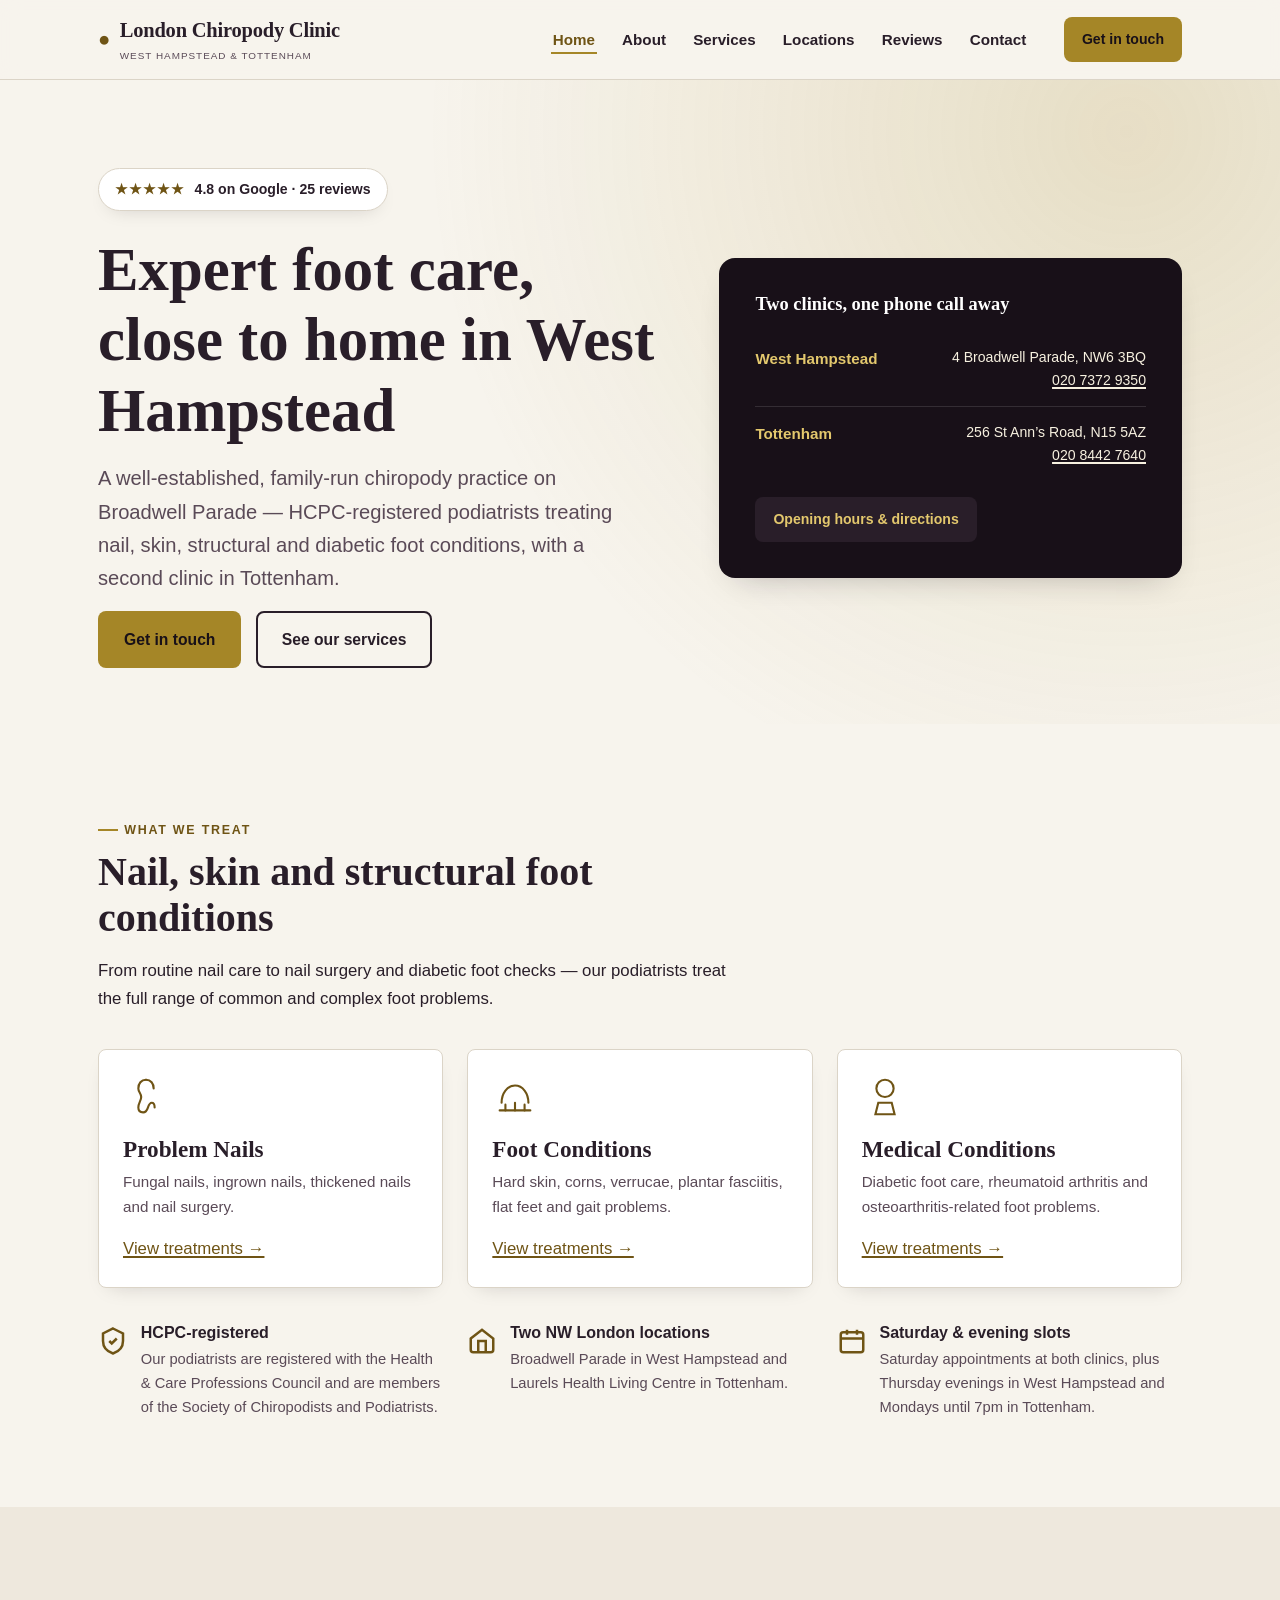
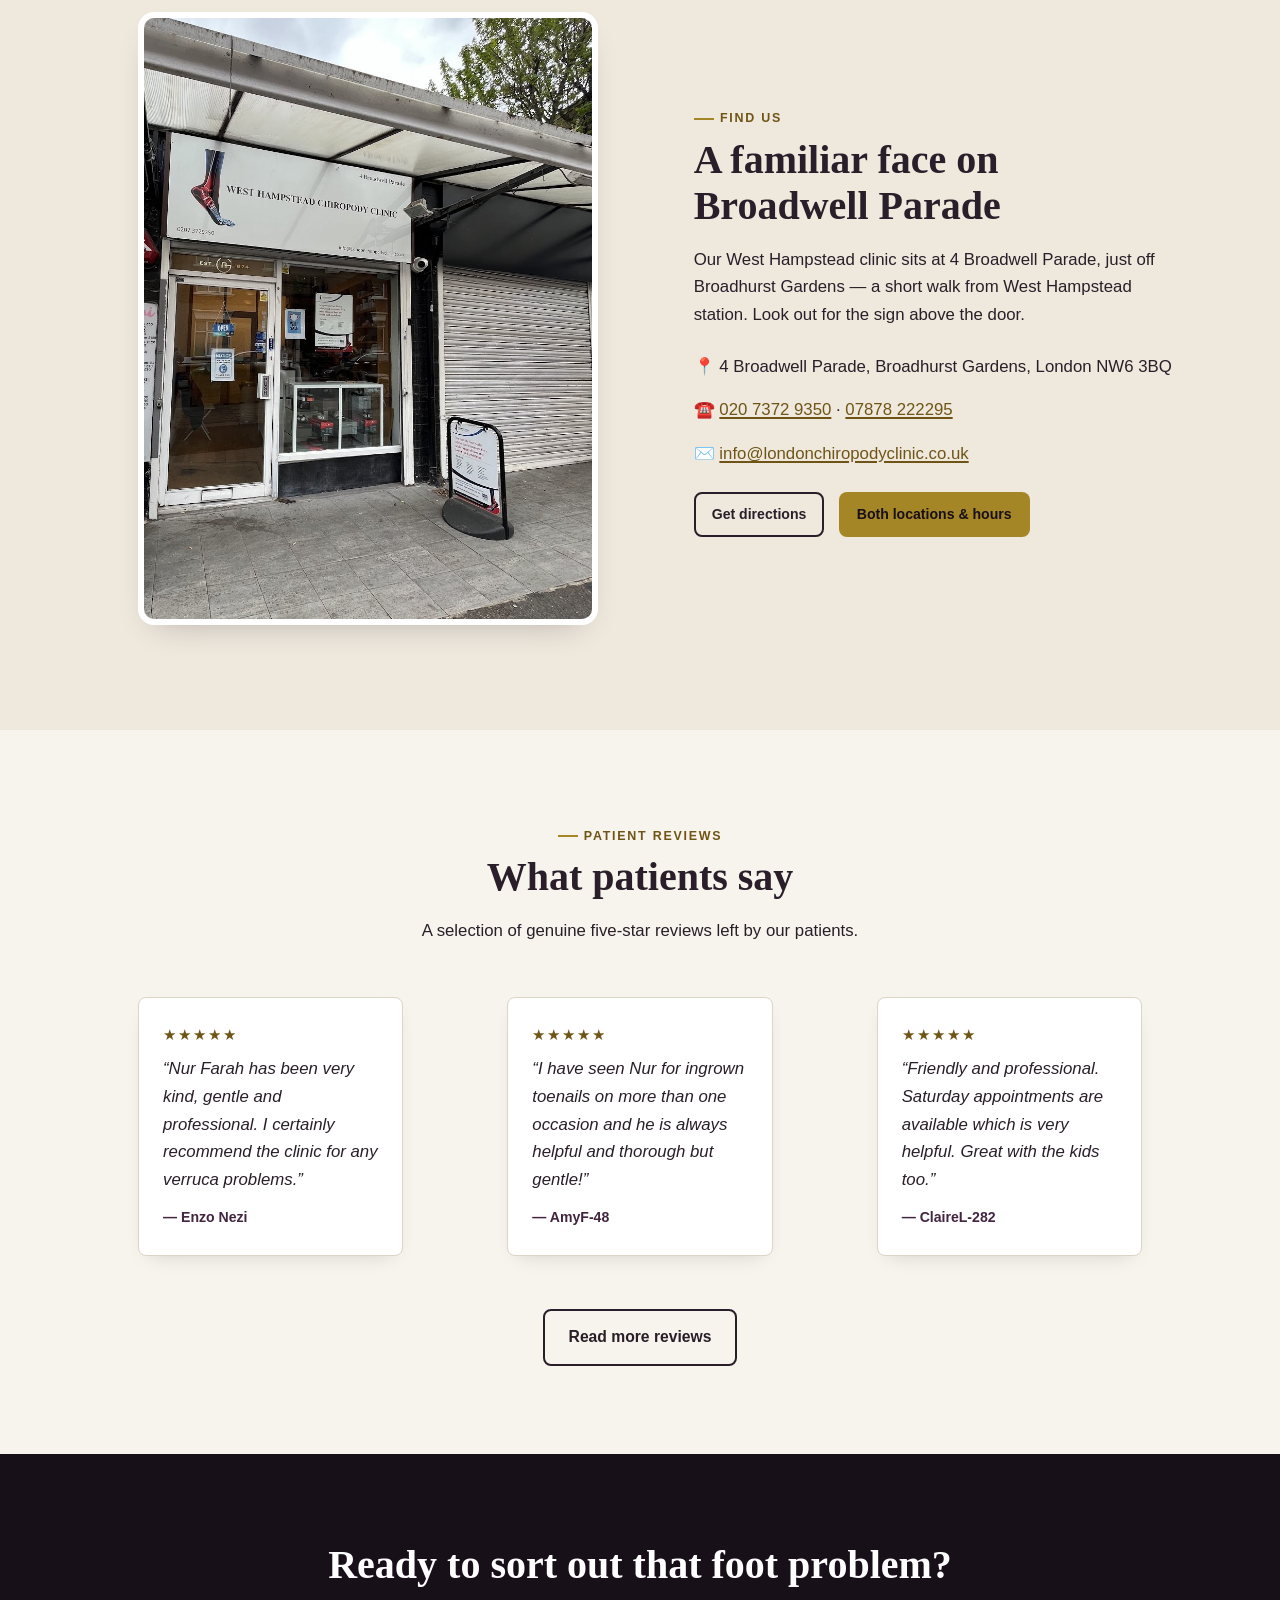
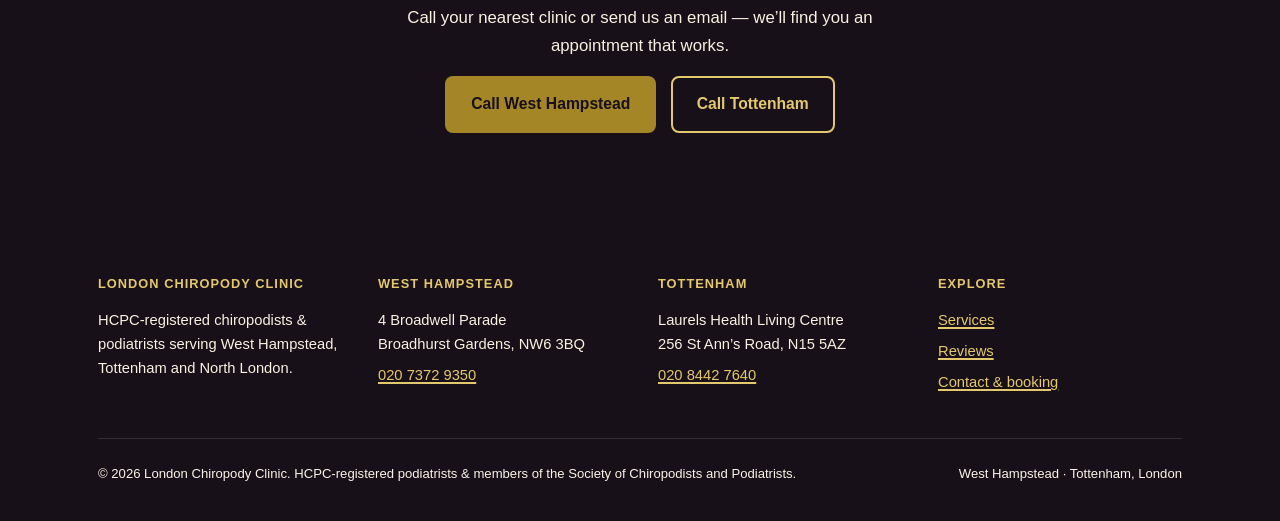
==== index.html @ a11cd90a "Initial build: London Chiropody Clinic demo site Custom static site for London Chiropody Clinic (Wes" ====
<!doctype html>
<html lang="en-GB" class="no-js">
<head>
<meta charset="UTF-8">
<meta name="viewport" content="width=device-width, initial-scale=1">
<title>London Chiropody Clinic — Foot Care in West Hampstead &amp; Tottenham</title>
<meta name="description" content="HCPC-registered chiropodists treating nail, skin and structural foot conditions at Broadwell Parade, West Hampstead, and our Tottenham clinic. Saturday and evening appointments available.">
<link rel="icon" href="assets/img/favicon.svg" type="image/svg+xml">
<link rel="stylesheet" href="assets/css/tokens.css">
<link rel="stylesheet" href="assets/css/main.css">
<style>
  .services-teaser { display: grid; gap: var(--space-3); grid-template-columns: repeat(auto-fit, minmax(260px, 1fr)); }
  .feature-row { display: grid; gap: var(--space-3); grid-template-columns: repeat(auto-fit, minmax(220px, 1fr)); margin-top: var(--space-4); }
  .feature { display: flex; gap: 0.8rem; align-items: flex-start; }
  .feature__icon { width: 30px; height: 30px; flex: none; color: var(--color-gold-deep); margin-top: 2px; }
  .feature h4 { margin: 0 0 0.25rem; font-family: var(--font-body); font-size: 1rem; color: var(--color-ink); }
  .feature p { margin: 0; font-size: 0.92rem; color: var(--color-ink-soft); }
  .visit-photo { position: relative; }
  .visit-photo figcaption {
    margin-top: 0.6rem; font-size: 0.82rem; color: var(--color-ink-soft); text-align: center;
  }
</style>
</head>
<body>
<a class="skip-link" href="#main">Skip to content</a>
<div class="scroll-progress"><div class="scroll-progress__fill"></div></div>

<header class="site-header">
  <div class="container site-header__bar">
    <a class="brand" href="index.html">
      <span class="brand__mark" aria-hidden="true">&#9679;</span>
      <span>London Chiropody Clinic<small>West Hampstead &amp; Tottenham</small></span>
    </a>
    <button class="nav__toggle" aria-expanded="false" aria-controls="primary-nav" aria-label="Toggle menu"><span></span></button>
    <nav class="nav__menu" id="primary-nav" data-open="false">
      <ul class="nav__links">
        <li><a href="index.html" aria-current="page">Home</a></li>
        <li><a href="about.html">About</a></li>
        <li><a href="services.html">Services</a></li>
        <li><a href="locations.html">Locations</a></li>
        <li><a href="reviews.html">Reviews</a></li>
        <li><a href="contact.html">Contact</a></li>
      </ul>
      <div class="nav__cta">
        <button class="btn btn--primary btn--sm" data-quick-contact-trigger type="button">Get in touch</button>
      </div>
    </nav>
  </div>
</header>

<main id="main">

  <section class="hero">
    <div class="container hero__grid">
      <div data-reveal>
        <div class="hero__badge"><span class="stars">&#9733;&#9733;&#9733;&#9733;&#9733;</span> 4.8 on Google &middot; 25 reviews</div>
        <h1>Expert foot care, close to home in West Hampstead</h1>
        <p class="hero__lead">A well-established, family-run chiropody practice on Broadwell Parade — HCPC-registered podiatrists treating nail, skin, structural and diabetic foot conditions, with a second clinic in Tottenham.</p>
        <div class="btn-row">
          <button class="btn btn--primary btn--magnetic" data-quick-contact-trigger type="button">Get in touch</button>
          <a class="btn btn--outline" href="services.html">See our services</a>
        </div>
      </div>
      <div data-reveal data-reveal-delay="120ms">
        <div class="hero__panel">
          <h3>Two clinics, one phone call away</h3>
          <dl>
            <div class="loc">
              <dt>West Hampstead</dt>
              <dd>4 Broadwell Parade, NW6 3BQ<br><a href="tel:02073729350">020 7372 9350</a></dd>
            </div>
            <div class="loc">
              <dt>Tottenham</dt>
              <dd>256 St Ann&rsquo;s Road, N15 5AZ<br><a href="tel:02084427640">020 8442 7640</a></dd>
            </div>
          </dl>
          <a class="btn btn--ink btn--sm" href="locations.html">Opening hours &amp; directions</a>
        </div>
      </div>
    </div>
  </section>

  <section class="section" aria-labelledby="services-heading">
    <div class="container">
      <div class="section-head" data-reveal>
        <p class="eyebrow">What we treat</p>
        <h2 id="services-heading">Nail, skin and structural foot conditions</h2>
        <p>From routine nail care to nail surgery and diabetic foot checks — our podiatrists treat the full range of common and complex foot problems.</p>
      </div>
      <div class="services-teaser">
        <article class="card" data-reveal>
          <svg class="card__icon" viewBox="0 0 48 48" fill="none" stroke="currentColor" stroke-width="2.2" stroke-linecap="round"><path d="M24 6c-5 0-8 4-8 9 0 4 3 5 3 9s-3 6-3 11c0 3 2 5 5 5s4-2 5-5 2-5 4-5 3 2 3 5"/><path d="M24 6c5 0 8 4 8 9"/></svg>
          <h3>Problem Nails</h3>
          <p>Fungal nails, ingrown nails, thickened nails and nail surgery.</p>
          <div class="card__footer"><a href="services.html#nails">View treatments &rarr;</a></div>
        </article>
        <article class="card" data-reveal data-reveal-delay="90ms">
          <svg class="card__icon" viewBox="0 0 48 48" fill="none" stroke="currentColor" stroke-width="2.2" stroke-linecap="round"><path d="M10 30c0-10 6-18 14-18s14 8 14 18"/><path d="M8 38h32"/><path d="M14 38v-6M24 38v-8M34 38v-6"/></svg>
          <h3>Foot Conditions</h3>
          <p>Hard skin, corns, verrucae, plantar fasciitis, flat feet and gait problems.</p>
          <div class="card__footer"><a href="services.html#foot-conditions">View treatments &rarr;</a></div>
        </article>
        <article class="card" data-reveal data-reveal-delay="180ms">
          <svg class="card__icon" viewBox="0 0 48 48" fill="none" stroke="currentColor" stroke-width="2.2" stroke-linecap="round"><path d="M24 6a9 9 0 100 18 9 9 0 000-18z"/><path d="M17 30h14l3 12H14z"/></svg>
          <h3>Medical Conditions</h3>
          <p>Diabetic foot care, rheumatoid arthritis and osteoarthritis-related foot problems.</p>
          <div class="card__footer"><a href="services.html#medical">View treatments &rarr;</a></div>
        </article>
      </div>

      <div class="feature-row">
        <div class="feature" data-reveal>
          <svg class="feature__icon" viewBox="0 0 24 24" fill="none" stroke="currentColor" stroke-width="2"><path d="M12 2l8 4v6c0 5-3.5 8.5-8 10-4.5-1.5-8-5-8-10V6z"/><path d="M9 12l2 2 4-4"/></svg>
          <div><h4>HCPC-registered</h4><p>Our podiatrists are registered with the Health &amp; Care Professions Council and are members of the Society of Chiropodists and Podiatrists.</p></div>
        </div>
        <div class="feature" data-reveal data-reveal-delay="80ms">
          <svg class="feature__icon" viewBox="0 0 24 24" fill="none" stroke="currentColor" stroke-width="2"><path d="M3 10l9-7 9 7v9a2 2 0 01-2 2H5a2 2 0 01-2-2z"/><path d="M9 21V12h6v9"/></svg>
          <div><h4>Two NW London locations</h4><p>Broadwell Parade in West Hampstead and Laurels Health Living Centre in Tottenham.</p></div>
        </div>
        <div class="feature" data-reveal data-reveal-delay="160ms">
          <svg class="feature__icon" viewBox="0 0 24 24" fill="none" stroke="currentColor" stroke-width="2"><rect x="3" y="5" width="18" height="16" rx="2"/><path d="M3 10h18M8 3v4M16 3v4"/></svg>
          <div><h4>Saturday &amp; evening slots</h4><p>Saturday appointments at both clinics, plus Thursday evenings in West Hampstead and Mondays until 7pm in Tottenham.</p></div>
        </div>
      </div>
    </div>
  </section>

  <section class="section section--dim" aria-labelledby="visit-heading">
    <div class="container grid-2">
      <figure class="visit-photo photo-frame ar-portrait" data-reveal>
        <img src="assets/img/broadwell-parade-storefront.jpg" width="870" height="1520" loading="lazy" alt="The West Hampstead Chiropody Clinic shopfront at 4 Broadwell Parade, Broadhurst Gardens">
      </figure>
      <div data-reveal data-reveal-delay="120ms">
        <p class="eyebrow">Find us</p>
        <h2 id="visit-heading">A familiar face on Broadwell Parade</h2>
        <p>Our West Hampstead clinic sits at 4 Broadwell Parade, just off Broadhurst Gardens — a short walk from West Hampstead station. Look out for the sign above the door.</p>
        <ul class="stack" style="margin: var(--space-3) 0;">
          <li>&#128205; 4 Broadwell Parade, Broadhurst Gardens, London NW6 3BQ</li>
          <li>&#9742;&#65039; <a href="tel:02073729350">020 7372 9350</a> &middot; <a href="tel:07878222295">07878 222295</a></li>
          <li>&#9993;&#65039; <a href="mailto:info@londonchiropodyclinic.co.uk">info@londonchiropodyclinic.co.uk</a></li>
        </ul>
        <div class="btn-row">
          <a class="btn btn--outline btn--sm" href="https://www.google.com/maps/search/?api=1&query=West+Hampstead+Chiropody+Clinic+4+Broadwell+Parade+London" target="_blank" rel="noopener">Get directions</a>
          <a class="btn btn--primary btn--sm" href="locations.html">Both locations &amp; hours</a>
        </div>
      </div>
    </div>
  </section>

  <section class="section" aria-labelledby="reviews-heading">
    <div class="container">
      <div class="section-head section-head--center" data-reveal>
        <p class="eyebrow">Patient reviews</p>
        <h2 id="reviews-heading">What patients say</h2>
        <p>A selection of genuine five-star reviews left by our patients.</p>
      </div>
      <div class="review-grid">
        <blockquote class="review" data-reveal>
          <div class="review__stars">&#9733;&#9733;&#9733;&#9733;&#9733;</div>
          <p>&ldquo;Nur Farah has been very kind, gentle and professional. I certainly recommend the clinic for any verruca problems.&rdquo;</p>
          <cite>&mdash; Enzo Nezi</cite>
        </blockquote>
        <blockquote class="review" data-reveal data-reveal-delay="90ms">
          <div class="review__stars">&#9733;&#9733;&#9733;&#9733;&#9733;</div>
          <p>&ldquo;I have seen Nur for ingrown toenails on more than one occasion and he is always helpful and thorough but gentle!&rdquo;</p>
          <cite>&mdash; AmyF-48</cite>
        </blockquote>
        <blockquote class="review" data-reveal data-reveal-delay="180ms">
          <div class="review__stars">&#9733;&#9733;&#9733;&#9733;&#9733;</div>
          <p>&ldquo;Friendly and professional. Saturday appointments are available which is very helpful. Great with the kids too.&rdquo;</p>
          <cite>&mdash; ClaireL-282</cite>
        </blockquote>
      </div>
      <div class="text-center" style="margin-top: var(--space-4);">
        <a class="btn btn--outline" href="reviews.html">Read more reviews</a>
      </div>
    </div>
  </section>

  <section class="section section--ink" aria-labelledby="cta-heading">
    <div class="container text-center" data-reveal>
      <h2 id="cta-heading">Ready to sort out that foot problem?</h2>
      <p style="max-width: 52ch; margin-inline: auto;">Call your nearest clinic or send us an email — we&rsquo;ll find you an appointment that works.</p>
      <div class="btn-row" style="justify-content: center;">
        <a class="btn btn--primary" href="tel:02073729350">Call West Hampstead</a>
        <a class="btn btn--outline" style="border-color: var(--color-gold-light); color: var(--color-gold-light);" href="tel:02084427640">Call Tottenham</a>
      </div>
    </div>
  </section>

</main>

<footer class="site-footer">
  <div class="container">
    <div class="footer-grid">
      <div>
        <h4>London Chiropody Clinic</h4>
        <p>HCPC-registered chiropodists &amp; podiatrists serving West Hampstead, Tottenham and North London.</p>
      </div>
      <div>
        <h4>West Hampstead</h4>
        <p>4 Broadwell Parade<br>Broadhurst Gardens, NW6 3BQ</p>
        <p><a href="tel:02073729350">020 7372 9350</a></p>
      </div>
      <div>
        <h4>Tottenham</h4>
        <p>Laurels Health Living Centre<br>256 St Ann&rsquo;s Road, N15 5AZ</p>
        <p><a href="tel:02084427640">020 8442 7640</a></p>
      </div>
      <div>
        <h4>Explore</h4>
        <p><a href="services.html">Services</a></p>
        <p><a href="reviews.html">Reviews</a></p>
        <p><a href="contact.html">Contact &amp; booking</a></p>
      </div>
    </div>
    <div class="footer-bottom">
      <span>&copy; 2026 London Chiropody Clinic. HCPC-registered podiatrists &amp; members of the Society of Chiropodists and Podiatrists.</span>
      <span>West Hampstead &middot; Tottenham, London</span>
    </div>
  </div>
</footer>

<dialog id="quick-contact">
  <div class="quick-contact__body">
    <button class="quick-contact__close" aria-label="Close">&times;</button>
    <h3>Get in touch</h3>
    <p>Call your nearest clinic, or drop us an email.</p>
    <div class="quick-contact__list">
      <a href="tel:02073729350">&#9742;&#65039; West Hampstead &mdash; 020 7372 9350</a>
      <a href="tel:02084427640">&#9742;&#65039; Tottenham &mdash; 020 8442 7640</a>
      <a href="tel:07878222295">&#128241; Mobile &mdash; 07878 222295</a>
      <a href="mailto:info@londonchiropodyclinic.co.uk">&#9993;&#65039; info@londonchiropodyclinic.co.uk</a>
    </div>
  </div>
</dialog>

<script src="assets/js/main.js"></script>
</body>
</html>
---- assets/css/tokens.css ----
/* ==========================================================================
   Design tokens — London Chiropody Clinic, West Hampstead NW6 (+ Tottenham)
   Palette: "ledger & ochre" — a mustard/ochre gold (the brass-plaque,
   long-established-practice feel echoed by the real "EST." medallion on
   the West Hampstead shopfront) paired with a near-black aubergine ink
   (precision, hygiene, quiet competence) on a warm parchment-ledger paper.

   Distinct from every other project in this consultancy's portfolio (hues
   computed from hex, not eyeballed):
   - No navy/indigo/cobalt/azure blue cluster (cobblers-and-keys ~214°,
     nw3-chiropractic ~237°, igophysio ~214°, flc-french-language-centre
     ~203°, wilhelminas-bakery secondary ~222°, mad-lillies near-black
     ~255-260°).
   - No teal/juniper/steel blue-green cluster (je-sports-therapy ~182°,
     royal-fabrics ~179°, north-london-vet-clinic ~189°, beehive-brookland
     secondary ~198°, osprey-clinic ~162°).
   - No sage/bottle-green cluster (nw3-chiropractic secondary ~132°,
     lamats-vintage ~153°, rowberry-restoration ~158°, je-sports-therapy
     secondary ~152°, casa-dei-bambini-montessori ~96°).
   - No citron/olive (igophysio secondary ~76°).
   - No amethyst/violet (dental-perfection ~276°) or magenta/rose/wine
     cluster (stitches-tailoring ~306°, royal-fabrics primary ~346°,
     mad-lillies secondary ~350°, reichs-caterers ~338°, quigley-butchers
     red ~0°).
   - This build's primary — mustard/ochre gold at hue ~45° — sits in a
     genuinely open gap: every other project's gold/brass/rust/terracotta
     note (beehive-brookland ~39°, lamats-vintage secondary ~41°, reichs-
     caterers/stitches-tailoring secondary ~39-40°, i-love-pilates ~15°,
     wilhelminas-bakery ~15-18°, osprey-clinic secondary ~17-20°, cobblers-
     and-keys secondary ~24°, north-london-vet secondary ~28°, beauty-
     aesthetics gold ~31°, dental-perfection secondary ~34-36°) sits at
     least 4-15° warmer/redder than this one, and none of them use gold as
     the SOLE dominant brand hue the way this build does — here it carries
     the whole identity against a near-neutral ink, closer in spirit to
     michael-kendrick-architects' restrained "neutral + one hue" approach
     than to any of the two-strong-hue builds.
   - The ink is a near-black with a faint plum/aubergine undertone (hue
     ~300°, but at 14-20% lightness it reads as charcoal-black, not as a
     visible purple) — distinct from mad-lillies' blue-leaning near-black
     (~255-260°) and from every other project's warm-brown or cool-blue
     near-black ink.
   - Slab-serif display face (system "Rockwell"/"Roboto Slab" stack) is
     this build's unique typographic identity — sturdy and structural,
     fitting a foot/postural-health practice — distinct from the Georgia/
     Palatino antique-shop serif cluster (beehive-brookland, cobblers-and-
     keys, dental-perfection, quigley-butchers, rowberry-restoration,
     royal-fabrics, wilhelminas-bakery, lamats-vintage) and the Avenir/
     Century-Gothic/Optima geometric-sans cluster (osprey-clinic, beauty-
     aesthetics, igophysio, mad-lillies).

   Contrast notes (computed against WCAG AA — 4.5:1 body text / 3:1 large
   text & UI — via the relative-luminance formula, not eyeballed):
   - --color-ink (#291E29) on --color-paper (#F7F4ED): 14.57:1 — safe
     everywhere.
   - --color-plum-deep (#422441) on paper: 12.25:1 — safe for headings/
     links/small text.
   - --color-gold-deep (#6F5415) on paper: 6.47:1 — safe for links, small
     text, icons on light backgrounds.
   - --color-gold (#A58627) on paper: 3.17:1 — DECORATIVE / LARGE-TEXT /
     BUTTON-FILL (with ink text on top) ONLY, not for small text or body
     copy on light backgrounds.
   - --color-gold-light (#E3C86D) on --color-ink-deep (#181018): 11.32:1 —
     safe for headings/body text on dark sections (footer, hero scrim).
   - --color-plum-light (#B389B3) on --color-ink-deep: 6.35:1 — safe for
     secondary text/links on dark sections.
   ========================================================================== */

:root {
  /* ---- Colour: gold (primary) ---- */
  --color-gold: #A58627;          /* primary — mustard/ochre. Decorative/large-text/button-fill (with ink text) only on light bg (3.17:1). */
  --color-gold-hover: color-mix(in oklch, var(--color-gold) 82%, black);
  --color-gold-deep: #6F5415;     /* text-safe darker gold — links, small text/icons on light backgrounds (6.47:1+) */
  --color-gold-light: #E3C86D;    /* text-safe gold on dark ink-deep backgrounds (11.32:1) */
  --color-gold-pale: #F5EEDB;     /* pale gold tint for chips/badges/backgrounds — not for text */

  /* ---- Colour: plum-ink (secondary / dark neutral) ---- */
  --color-plum: #644064;          /* secondary accent — muted aubergine, used sparingly (badges, hover states) */
  --color-plum-deep: #422441;     /* text-safe plum — headings, links (12.25:1 on paper) */
  --color-plum-light: #B389B3;    /* text-safe plum on dark ink-deep backgrounds (6.35:1) */
  --color-plum-pale: #EEE3EC;     /* pale plum tint for chips/backgrounds — not for text */

  /* ---- Colour: neutrals ---- */
  --color-paper: #F7F4ED;         /* page background — warm parchment-ledger */
  --color-paper-dim: #EEE8DD;     /* secondary panel background, card fills */
  --color-surface: #FFFFFF;       /* card surface */
  --color-ink: #291E29;           /* body text — near-black with faint aubergine undertone (14.57:1 on paper) */
  --color-ink-deep: #181018;      /* darkest — footer, hero scrim, max-contrast dark sections */
  --color-ink-soft: #5A4A57;      /* secondary text, captions (7.1:1 on paper) */
  --color-line: #DBD4C7;          /* hairline borders/rules — decorative only */
  --color-line-strong: #C9BEA8;
  --color-white: #FFFFFF;

  /* Computed hover-fill, derived live via color-mix rather than hand-picked */
  --hover-fill-gold: color-mix(in oklch, var(--color-gold-deep) 80%, black);
  --hover-fill-ink: color-mix(in oklch, var(--color-ink-deep) 82%, black);

  /* Semantic aliases */
  --color-bg: var(--color-paper);
  --color-text: var(--color-ink);
  --color-text-soft: var(--color-ink-soft);
  --color-primary: var(--color-gold);
  --color-accent: var(--color-plum);
  --color-accent-2: var(--color-plum-deep);

  /* ---- Typography ----
     No CDN/webfont dependency (GitHub Pages, no build step): system-font
     stacks only. A sturdy geometric slab serif for headings (structural,
     dependable — fits a foot/postural-health practice) with a clean
     humanist sans for body/UI. */
  --font-display: Rockwell, "Rockwell Nova", "Roboto Slab", "Bookman Old Style", Georgia, serif;
  --font-body: -apple-system, BlinkMacSystemFont, "Segoe UI", Roboto, "Helvetica Neue", Arial, sans-serif;
  --font-sans: -apple-system, BlinkMacSystemFont, "Segoe UI", Roboto, "Helvetica Neue", Arial, sans-serif;

  --fs-h1: clamp(2.25rem, 3.6vw + 1rem, 3.8rem);
  --fs-h2: clamp(1.75rem, 2.2vw + 1rem, 2.5rem);
  --fs-h3: clamp(1.2rem, 1vw + 1rem, 1.45rem);
  --fs-lead: clamp(1.08rem, 0.7vw + 0.9rem, 1.26rem);
  --fs-body: 1.05rem;
  --fs-small: 0.875rem;
  --fs-eyebrow: 0.78rem;

  --lh-tight: 1.16;
  --lh-body: 1.65;

  /* ---- Spacing scale ---- */
  --space-1: 0.5rem;
  --space-2: 1rem;
  --space-3: 1.5rem;
  --space-4: 2.25rem;
  --space-5: 3.5rem;
  --space-6: 5.5rem;
  --space-7: 8rem;

  /* ---- Layout ---- */
  --container-width: 1180px;
  --container-pad: clamp(1.25rem, 4vw, 3rem);
  --radius-sm: 4px;
  --radius-md: 8px;
  --radius-lg: 16px;

  /* ---- Shadows (warm ink-toned) ---- */
  --shadow-card: 0 14px 32px -18px rgba(24, 16, 24, 0.3);
  --shadow-card-hover: 0 22px 44px -16px rgba(24, 16, 24, 0.38);
  --shadow-soft: 0 8px 20px -12px rgba(24, 16, 24, 0.22);

  /* ---- Motion ---- */
  --ease-out: cubic-bezier(0.22, 1, 0.36, 1);
  --ease-key: cubic-bezier(0.16, 0.84, 0.44, 1);
  --dur-fast: 220ms;
  --dur-med: 550ms;
  --dur-slow: 1100ms;

  /* Breakpoints (reference only, used in comments): 640 / 900 / 1200 */
}
---- assets/css/main.css ----
/* ==========================================================================
   London Chiropody Clinic — shared stylesheet
   Reset, layout, nav, footer, buttons, cards, reveal-on-scroll system, plus
   this site's bespoke components: the subgrid .service-grid / .review-grid
   card rows, the native <dialog> quick-contact modal, .review cards with
   :has() sibling-focus, the .hours-table with tabular-nums, and the FAQ
   (details/summary) accordion.
   Page-specific styles live inline in each page's <style> block.
   ========================================================================== */

/* ---- View transitions: native crossfade between pages ---- */
@view-transition {
  navigation: auto;
}

/* ---- Reset ---- */
*, *::before, *::after { box-sizing: border-box; }
html { scroll-behavior: smooth; }
@media (prefers-reduced-motion: reduce) {
  html { scroll-behavior: auto; }
  *, *::before, *::after {
    animation-duration: 0.001ms !important;
    animation-iteration-count: 1 !important;
    transition-duration: 0.001ms !important;
    scroll-behavior: auto !important;
  }
}
body {
  margin: 0;
  background: var(--color-bg);
  color: var(--color-text);
  font-family: var(--font-body);
  font-size: var(--fs-body);
  line-height: var(--lh-body);
  -webkit-font-smoothing: antialiased;
}
img, svg { max-width: 100%; display: block; }
h1, h2, h3, h4 {
  font-family: var(--font-display);
  line-height: var(--lh-tight);
  margin: 0 0 var(--space-2);
  color: var(--color-ink);
  font-weight: 700;
}
h1 { font-size: var(--fs-h1); }
h2 { font-size: var(--fs-h2); }
h3 { font-size: var(--fs-h3); }
p { margin: 0 0 var(--space-2); }
a { color: var(--color-gold-deep); text-decoration-thickness: 1.5px; text-underline-offset: 2px; }
a:hover { color: var(--color-plum-deep); }
ul, ol { margin: 0; padding: 0; }
li { list-style: none; }
button { font: inherit; }

.container {
  width: 100%;
  max-width: var(--container-width);
  margin-inline: auto;
  padding-inline: var(--container-pad);
}

.visually-hidden {
  position: absolute; width: 1px; height: 1px; overflow: hidden;
  clip: rect(0 0 0 0); white-space: nowrap; border: 0; padding: 0; margin: -1px;
}

.skip-link {
  position: absolute; left: 1rem; top: -3rem;
  background: var(--color-ink-deep); color: var(--color-gold-light);
  padding: 0.6rem 1rem; border-radius: var(--radius-sm); z-index: 200;
  transition: top var(--dur-fast) var(--ease-out);
}
.skip-link:focus { top: 1rem; }

/* ---- Eyebrow / section labels ---- */
.eyebrow {
  display: inline-flex; align-items: center; gap: 0.5em;
  font-size: var(--fs-eyebrow); letter-spacing: 0.14em; text-transform: uppercase;
  font-weight: 700; color: var(--color-gold-deep);
  margin-bottom: var(--space-1);
}
.eyebrow::before {
  content: ""; width: 1.6em; height: 2px; background: var(--color-gold);
  display: inline-block;
}

/* ==========================================================================
   Header / Nav
   ========================================================================== */
.site-header {
  position: sticky; top: 0; z-index: 100;
  background: color-mix(in oklch, var(--color-paper) 92%, transparent);
  backdrop-filter: blur(10px);
  border-bottom: 1px solid var(--color-line);
}
.site-header__bar {
  display: flex; align-items: center; justify-content: space-between;
  gap: var(--space-3);
  padding-block: 0.9rem;
}
.brand {
  display: flex; align-items: center; gap: 0.6rem;
  font-family: var(--font-display); font-weight: 700;
  font-size: 1.28rem; color: var(--color-ink); text-decoration: none;
  letter-spacing: -0.01em;
}
.brand:hover { color: var(--color-ink); }
.brand__mark { color: var(--color-gold-deep); }
.brand small {
  display: block; font-family: var(--font-body); font-weight: 500;
  font-size: 0.62rem; letter-spacing: 0.1em; text-transform: uppercase;
  color: var(--color-ink-soft);
}

.nav__toggle {
  display: none;
  background: none; border: 1px solid var(--color-line-strong);
  border-radius: var(--radius-sm); padding: 0.5rem 0.7rem; cursor: pointer;
  color: var(--color-ink);
}
.nav__toggle span, .nav__toggle::before, .nav__toggle::after {
  content: ""; display: block; width: 20px; height: 2px; background: currentColor;
  margin: 4px 0; transition: transform var(--dur-fast) var(--ease-out), opacity var(--dur-fast);
}

.nav__menu { display: flex; align-items: center; gap: var(--space-4); }
.nav__links { display: flex; gap: var(--space-3); }
.nav__links a {
  color: var(--color-ink); text-decoration: none; font-weight: 600;
  font-size: 0.95rem; padding: 0.3rem 0.1rem; position: relative;
}
.nav__links a::after {
  content: ""; position: absolute; left: 0; right: 100%; bottom: -2px; height: 2px;
  background: var(--color-gold); transition: right var(--dur-fast) var(--ease-out);
}
.nav__links a:hover::after, .nav__links a[aria-current="page"]::after { right: 0; }
.nav__links a[aria-current="page"] { color: var(--color-gold-deep); }

.nav__cta {
  display: inline-flex; align-items: center; gap: 0.5rem;
  white-space: nowrap;
}

@media (max-width: 860px) {
  .nav__toggle { display: block; }
  .nav__menu {
    position: absolute; top: 100%; left: 0; right: 0;
    background: var(--color-paper);
    border-bottom: 1px solid var(--color-line);
    flex-direction: column; align-items: stretch; gap: 0;
    padding: var(--space-2) var(--container-pad) var(--space-4);
    transform: translateY(-8px); opacity: 0; pointer-events: none;
    transition: transform var(--dur-fast) var(--ease-out), opacity var(--dur-fast);
    max-height: calc(100vh - 100%);
    overflow-y: auto;
  }
  .nav__menu[data-open="true"] {
    transform: translateY(0); opacity: 1; pointer-events: auto;
  }
  .nav__links { flex-direction: column; gap: 0; }
  .nav__links a { padding: 0.85rem 0; border-bottom: 1px solid var(--color-line); }
  .nav__cta { margin-top: var(--space-2); }
}

/* ==========================================================================
   Buttons
   ========================================================================== */
.btn {
  display: inline-flex; align-items: center; justify-content: center; gap: 0.5rem;
  padding: 0.85rem 1.5rem; border-radius: var(--radius-md);
  font-weight: 700; font-size: 0.98rem; text-decoration: none;
  border: 2px solid transparent; cursor: pointer;
  transition: transform var(--dur-fast) var(--ease-out), background var(--dur-fast), box-shadow var(--dur-fast);
}
.btn--primary {
  background: var(--color-gold); color: var(--color-ink-deep);
}
.btn--primary:hover { background: var(--hover-fill-gold); color: var(--color-white); }
.btn--ink {
  background: var(--color-ink); color: var(--color-gold-light);
}
.btn--ink:hover { background: var(--hover-fill-ink); }
.btn--outline {
  background: transparent; border-color: var(--color-ink);
  color: var(--color-ink);
}
.btn--outline:hover { background: var(--color-ink); color: var(--color-gold-light); }
.btn--sm { padding: 0.55rem 1rem; font-size: 0.88rem; }
.btn-row { display: flex; flex-wrap: wrap; gap: 0.9rem; }

/* ==========================================================================
   Sections / layout helpers
   ========================================================================== */
.section { padding-block: var(--space-6); }
.section--tight { padding-block: var(--space-5); }
.section--dim { background: var(--color-paper-dim); }
.section--ink {
  background: var(--color-ink-deep); color: var(--color-gold-pale);
}
.section--ink h2, .section--ink h3 { color: var(--color-white); }
.section--ink .eyebrow { color: var(--color-gold-light); }
.section--ink p { color: color-mix(in srgb, var(--color-gold-pale) 82%, white); }
.section--ink a:not(.btn) { color: var(--color-gold-light); }

.section-head { max-width: 640px; margin-bottom: var(--space-4); }
.section-head--center { margin-inline: auto; text-align: center; }

.grid-2 { display: grid; grid-template-columns: 1fr; gap: var(--space-5); }
@media (min-width: 900px) {
  .grid-2 { grid-template-columns: 1.05fr 0.95fr; align-items: center; }
}
.grid-2--reverse { direction: rtl; }
.grid-2--reverse > * { direction: ltr; }

/* ==========================================================================
   Scroll reveal
   ========================================================================== */
[data-reveal] {
  opacity: 0; transform: translateY(22px);
  transition: opacity var(--dur-slow) var(--ease-out), transform var(--dur-slow) var(--ease-out);
  transition-delay: var(--reveal-delay, 0ms);
}
[data-reveal].is-visible { opacity: 1; transform: translateY(0); }

/* ==========================================================================
   Hero
   ========================================================================== */
.hero {
  position: relative;
  padding-block: var(--space-6) var(--space-5);
  background:
    radial-gradient(circle at 88% 8%, color-mix(in oklch, var(--color-gold) 20%, transparent), transparent 55%),
    var(--color-paper);
  overflow: hidden;
}
.hero__grid {
  display: grid; gap: var(--space-5);
  grid-template-columns: 1fr;
  align-items: center;
}
@media (min-width: 960px) {
  .hero__grid { grid-template-columns: 1.1fr 0.9fr; }
}
.hero h1 { margin-bottom: var(--space-2); }
.hero__lead { font-size: var(--fs-lead); color: var(--color-ink-soft); max-width: 46ch; }
.hero__badge {
  display: inline-flex; align-items: center; gap: 0.6rem;
  background: var(--color-surface); border: 1px solid var(--color-line);
  padding: 0.55rem 1rem; border-radius: 100px; font-size: 0.88rem; font-weight: 600;
  box-shadow: var(--shadow-soft); margin-bottom: var(--space-3);
}
.hero__badge .stars { color: var(--color-gold-deep); letter-spacing: 1px; }
.hero__panel {
  background: var(--color-ink-deep); color: var(--color-gold-pale);
  border-radius: var(--radius-lg); padding: var(--space-4);
  box-shadow: var(--shadow-card);
}
.hero__panel h3 { color: var(--color-white); font-size: 1.15rem; }
.hero__panel .loc {
  display: flex; justify-content: space-between; gap: var(--space-2);
  padding-block: 0.85rem; border-bottom: 1px solid rgba(255,255,255,0.12);
}
.hero__panel .loc:last-of-type { border-bottom: none; }
.hero__panel .loc dt {
  font-weight: 700; color: var(--color-gold-light); font-size: 0.95rem;
}
.hero__panel .loc dd { margin: 0; text-align: right; font-size: 0.88rem; color: color-mix(in srgb, var(--color-gold-pale) 85%, white); }
.hero__panel .loc dd a { color: inherit; }

/* ==========================================================================
   Cards / subgrid rows
   ========================================================================== */
.card-row {
  display: grid; gap: var(--space-3);
  grid-template-columns: repeat(auto-fit, minmax(260px, 1fr));
}
.card-row--subgrid {
  grid-template-rows: auto;
}
@supports (grid-template-rows: subgrid) {
  .card-row--subgrid .card {
    display: grid; grid-row: span 3; grid-template-rows: subgrid; gap: 0;
  }
}
.card {
  background: var(--color-surface); border: 1px solid var(--color-line);
  border-radius: var(--radius-md); padding: var(--space-3);
  box-shadow: var(--shadow-soft);
  transition: box-shadow var(--dur-fast) var(--ease-out), transform var(--dur-fast) var(--ease-out);
}
.card:hover { box-shadow: var(--shadow-card-hover); transform: translateY(-3px); }
.card__icon {
  width: 46px; height: 46px; color: var(--color-gold-deep);
  margin-bottom: var(--space-2);
}
.card h3 { margin-bottom: 0.4rem; }
.card p { color: var(--color-ink-soft); margin-bottom: 0; font-size: 0.95rem; }
.card__footer { align-self: end; padding-top: var(--space-2); }

/* Hover-lift wrapper pattern: hover a stable wrapper, animate a child */
.lift { display: block; }
.lift__thumb { overflow: hidden; border-radius: var(--radius-md); }
.lift__thumb img { transition: transform var(--dur-med) var(--ease-out); }
.lift:hover .lift__thumb img { transform: scale(1.045); }

/* ==========================================================================
   Service list (categorised)
   ========================================================================== */
.service-category {
  border-radius: var(--radius-lg);
  background: var(--color-surface);
  border: 1px solid var(--color-line);
  padding: var(--space-4);
  box-shadow: var(--shadow-soft);
}
.service-category h3 {
  display: flex; align-items: center; gap: 0.7rem;
  color: var(--color-plum-deep);
}
.service-category__icon { width: 34px; height: 34px; flex: none; color: var(--color-gold-deep); }
.service-list { display: grid; gap: 0.65rem; margin-top: var(--space-2); }
.service-list li {
  display: flex; gap: 0.6rem; align-items: baseline;
  border-bottom: 1px dashed var(--color-line);
  padding-block: 0.55rem;
}
.service-list li:last-child { border-bottom: none; }
.service-list strong { color: var(--color-ink); }
.service-list span { color: var(--color-ink-soft); font-size: 0.92rem; }

/* ==========================================================================
   Testimonials / reviews
   ========================================================================== */
.review-grid {
  display: grid; gap: var(--space-3);
  grid-template-columns: repeat(auto-fit, minmax(270px, 1fr));
}
.review {
  background: var(--color-surface); border: 1px solid var(--color-line);
  border-radius: var(--radius-md); padding: var(--space-3);
  box-shadow: var(--shadow-soft);
  transition: filter var(--dur-fast) var(--ease-out), opacity var(--dur-fast) var(--ease-out);
}
.review__stars { color: var(--color-gold-deep); letter-spacing: 2px; font-size: 0.95rem; margin-bottom: 0.5rem; }
.review p { font-style: italic; color: var(--color-ink); margin-bottom: 0.6rem; }
.review cite { font-style: normal; font-weight: 700; font-size: 0.88rem; color: var(--color-plum-deep); }

/* :has() sibling-focus for the review grid */
.review-grid:has(.review:hover) .review:not(:hover) {
  filter: blur(1.5px); opacity: 0.65;
}

/* ==========================================================================
   Hours table
   ========================================================================== */
.hours-table { width: 100%; border-collapse: collapse; font-variant-numeric: tabular-nums; }
.hours-table th { text-align: left; font-size: var(--fs-eyebrow); text-transform: uppercase; letter-spacing: 0.08em; color: var(--color-ink-soft); padding-bottom: 0.5rem; }
.hours-table td { padding-block: 0.55rem; border-top: 1px solid var(--color-line); }
.hours-table td:last-child { text-align: right; color: var(--color-ink-soft); }
.hours-table tr td:first-child { font-weight: 700; }

/* ==========================================================================
   Location cards
   ========================================================================== */
.location-card {
  background: var(--color-surface); border: 1px solid var(--color-line);
  border-radius: var(--radius-lg); overflow: hidden; box-shadow: var(--shadow-card);
}
.location-card--primary { border-color: var(--color-gold); border-width: 2px; }
.location-card__body { padding: var(--space-4); }
.location-card__tag {
  display: inline-block; background: var(--color-gold-pale); color: var(--color-gold-deep);
  font-size: var(--fs-eyebrow); font-weight: 700; letter-spacing: 0.08em; text-transform: uppercase;
  padding: 0.3rem 0.7rem; border-radius: 100px; margin-bottom: var(--space-2);
}
.location-card address { font-style: normal; color: var(--color-ink-soft); margin-bottom: var(--space-2); }
.location-card address strong { color: var(--color-ink); display: block; margin-bottom: 0.2rem; }

.satellite-list {
  display: grid; gap: var(--space-2);
  grid-template-columns: repeat(auto-fit, minmax(220px, 1fr));
}
.satellite-list li {
  padding: var(--space-2); background: var(--color-surface);
  border: 1px solid var(--color-line); border-radius: var(--radius-sm);
  font-size: 0.9rem; color: var(--color-ink-soft);
}
.satellite-list strong { display: block; color: var(--color-ink); font-size: 0.95rem; margin-bottom: 0.2rem; }

/* ==========================================================================
   FAQ (native details/summary)
   ========================================================================== */
.faq { border-top: 1px solid var(--color-line); }
.faq details {
  border-bottom: 1px solid var(--color-line);
  padding-block: var(--space-2);
}
.faq summary {
  cursor: pointer; font-weight: 700; font-family: var(--font-display);
  font-size: 1.05rem; list-style: none; display: flex; align-items: center;
  justify-content: space-between; gap: var(--space-2); color: var(--color-ink);
}
.faq summary::-webkit-details-marker { display: none; }
.faq summary::after {
  content: "+"; font-size: 1.4rem; color: var(--color-gold-deep); flex: none;
  transition: transform var(--dur-fast) var(--ease-out);
}
.faq details[open] summary::after { transform: rotate(45deg); }
.faq details p { margin-top: var(--space-2); color: var(--color-ink-soft); max-width: 62ch; }

/* ==========================================================================
   Native dialog: quick-contact modal
   ========================================================================== */
html:has(dialog[open]) { overflow: hidden; }
dialog#quick-contact {
  border: none; border-radius: var(--radius-lg); padding: 0;
  max-width: 420px; width: calc(100% - 2.5rem);
  box-shadow: var(--shadow-card-hover);
  background: var(--color-surface);
}
dialog#quick-contact::backdrop {
  background: rgba(24, 16, 24, 0.55); backdrop-filter: blur(2px);
}
.quick-contact__body { padding: var(--space-4); position: relative; }
.quick-contact__close {
  position: absolute; top: 1rem; right: 1rem; background: none; border: none;
  font-size: 1.4rem; line-height: 1; cursor: pointer; color: var(--color-ink-soft);
}
.quick-contact__body h3 { margin-bottom: 0.3rem; }
.quick-contact__body p { color: var(--color-ink-soft); }
.quick-contact__list { display: grid; gap: 0.75rem; margin-top: var(--space-3); }
.quick-contact__list a {
  display: flex; align-items: center; gap: 0.7rem;
  padding: 0.8rem 1rem; border-radius: var(--radius-sm);
  background: var(--color-paper-dim); color: var(--color-ink); text-decoration: none;
  font-weight: 700; transition: background var(--dur-fast);
}
.quick-contact__list a:hover { background: var(--color-gold-pale); }

/* ==========================================================================
   Photo frames / aspect-ratio galleries
   ========================================================================== */
.photo-frame {
  border-radius: var(--radius-lg); overflow: hidden; box-shadow: var(--shadow-card);
  border: 6px solid var(--color-surface);
}
.photo-frame img { width: 100%; height: 100%; object-fit: cover; }
.ar-portrait { aspect-ratio: 3 / 4; }
.ar-wide { aspect-ratio: 21 / 9; }
.ar-banner { aspect-ratio: 2.4 / 1; }

/* ==========================================================================
   Footer
   ========================================================================== */
.site-footer {
  background: var(--color-ink-deep); color: color-mix(in srgb, var(--color-gold-pale) 85%, white);
  padding-block: var(--space-5) var(--space-4);
}
.site-footer a { color: var(--color-gold-light); }
.footer-grid {
  display: grid; gap: var(--space-4);
  grid-template-columns: repeat(auto-fit, minmax(200px, 1fr));
  padding-bottom: var(--space-4); border-bottom: 1px solid rgba(255,255,255,0.12);
  margin-bottom: var(--space-3);
}
.footer-grid h4 {
  font-family: var(--font-body); text-transform: uppercase; letter-spacing: 0.08em;
  font-size: 0.8rem; color: var(--color-gold-light); margin-bottom: var(--space-2);
}
.footer-grid p, .footer-grid li { font-size: 0.92rem; color: color-mix(in srgb, var(--color-gold-pale) 78%, white); margin-bottom: 0.45rem; }
.footer-bottom {
  display: flex; flex-wrap: wrap; gap: var(--space-2); justify-content: space-between;
  font-size: 0.82rem; color: color-mix(in srgb, var(--color-gold-pale) 62%, white);
}

/* Scrollbar styling for any internally-scrolling element */
.scrolly, .satellite-scroll {
  scrollbar-width: thin; scrollbar-color: var(--color-gold) transparent;
}

/* ==========================================================================
   Scroll progress line
   ========================================================================== */
.scroll-progress {
  position: fixed; top: 0; left: 0; right: 0; height: 3px; z-index: 300;
  background: transparent;
}
.scroll-progress__fill {
  height: 100%; width: var(--progress, 0%);
  background: linear-gradient(in oklch to right, var(--color-gold), var(--color-plum));
}

/* ==========================================================================
   Utility
   ========================================================================== */
.text-center { text-align: center; }
.mt-0 { margin-top: 0; }
.mb-0 { margin-bottom: 0; }
.stack { display: grid; gap: var(--space-2); }
.badge-row { display: flex; flex-wrap: wrap; gap: 0.6rem; }
.chip {
  display: inline-flex; align-items: center; gap: 0.4rem;
  background: var(--color-plum-pale); color: var(--color-plum-deep);
  font-size: 0.82rem; font-weight: 700; padding: 0.35rem 0.75rem; border-radius: 100px;
}

@media (max-width: 640px) {
  .section { padding-block: var(--space-5); }
  .hero { padding-block: var(--space-5) var(--space-4); }
}
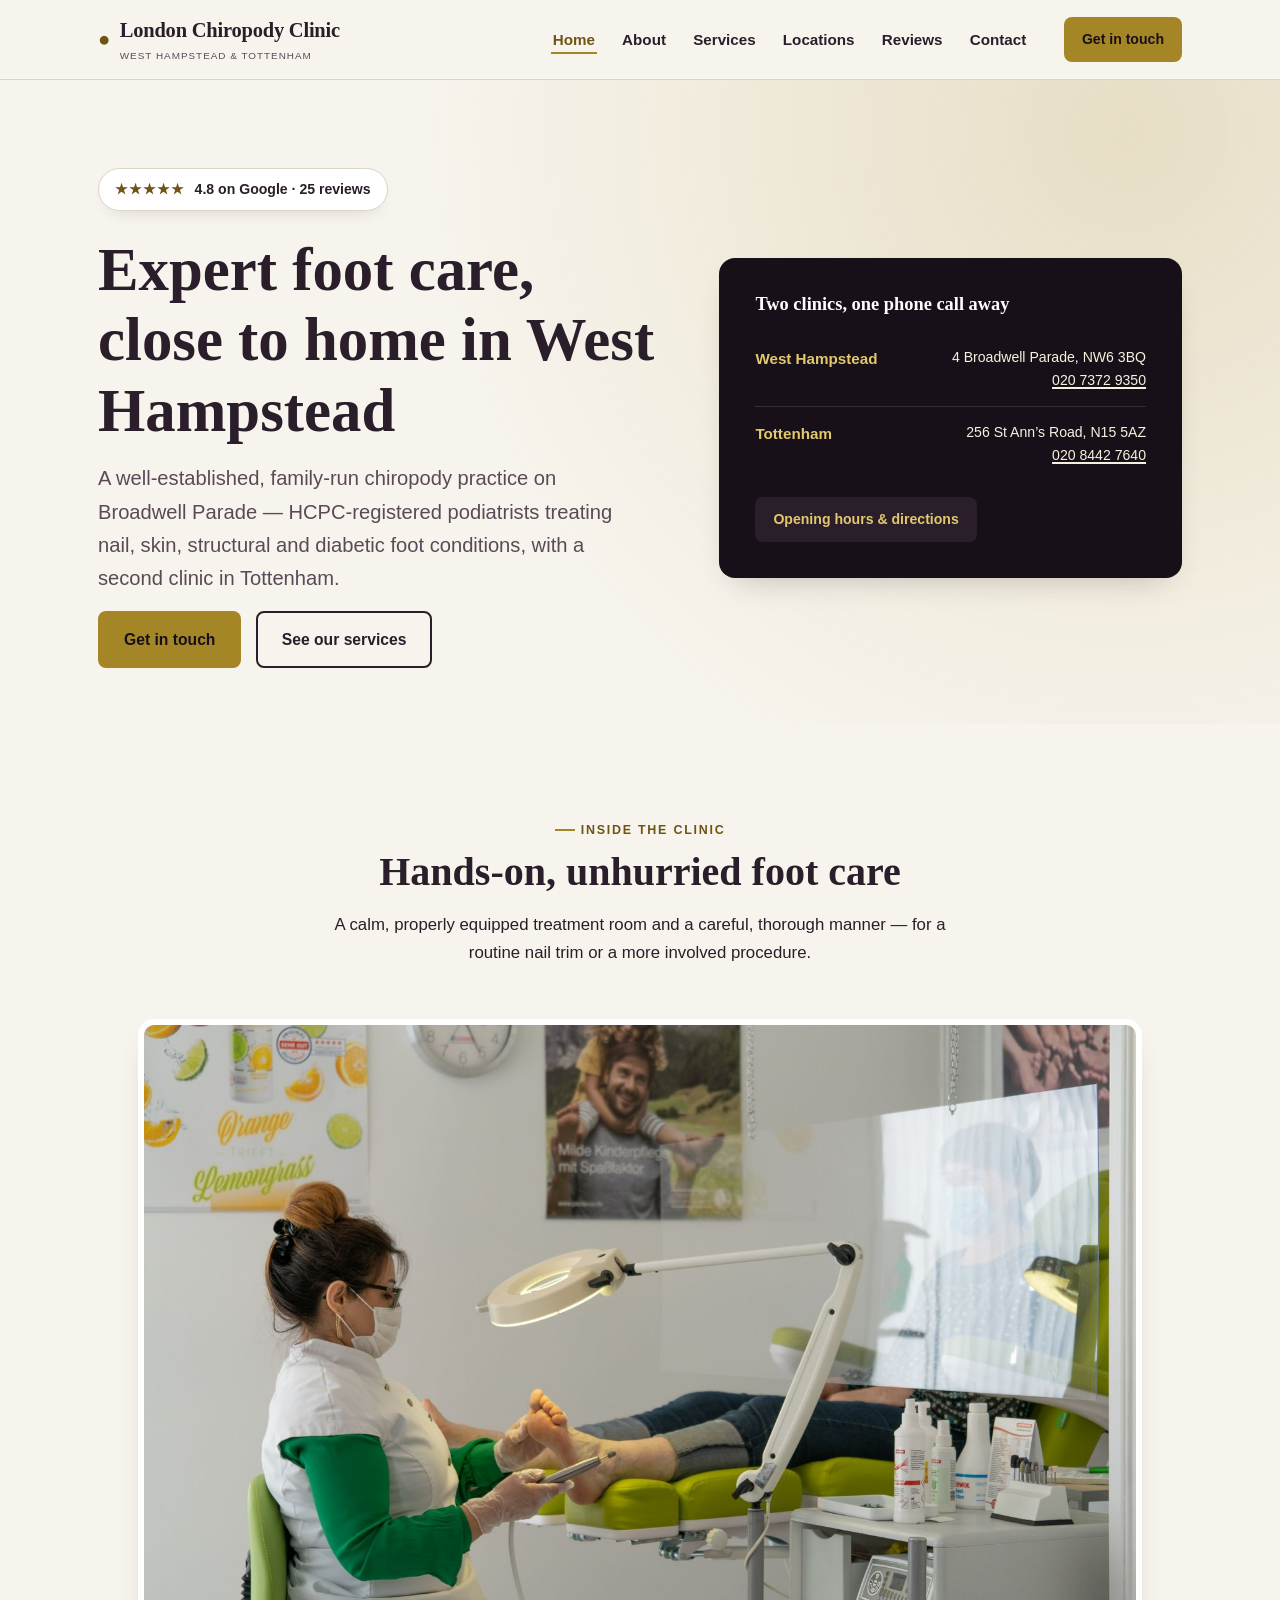
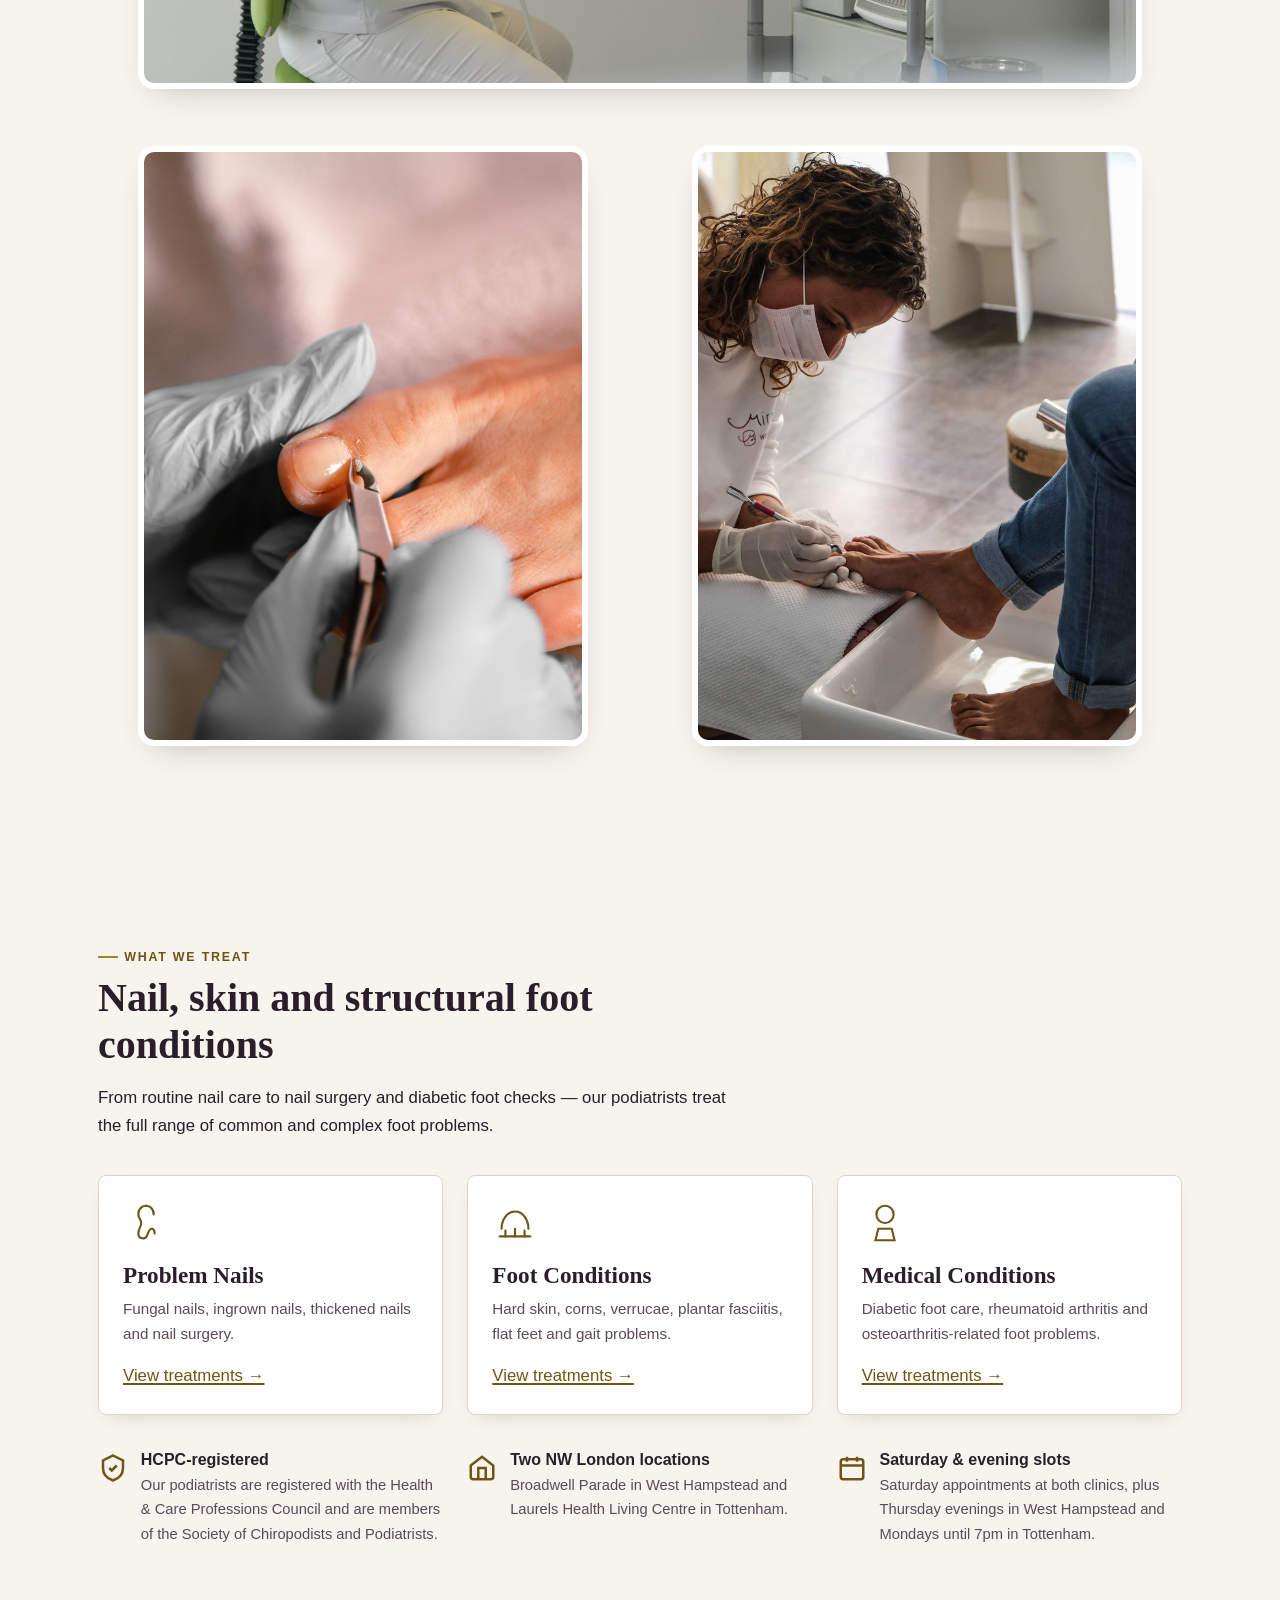
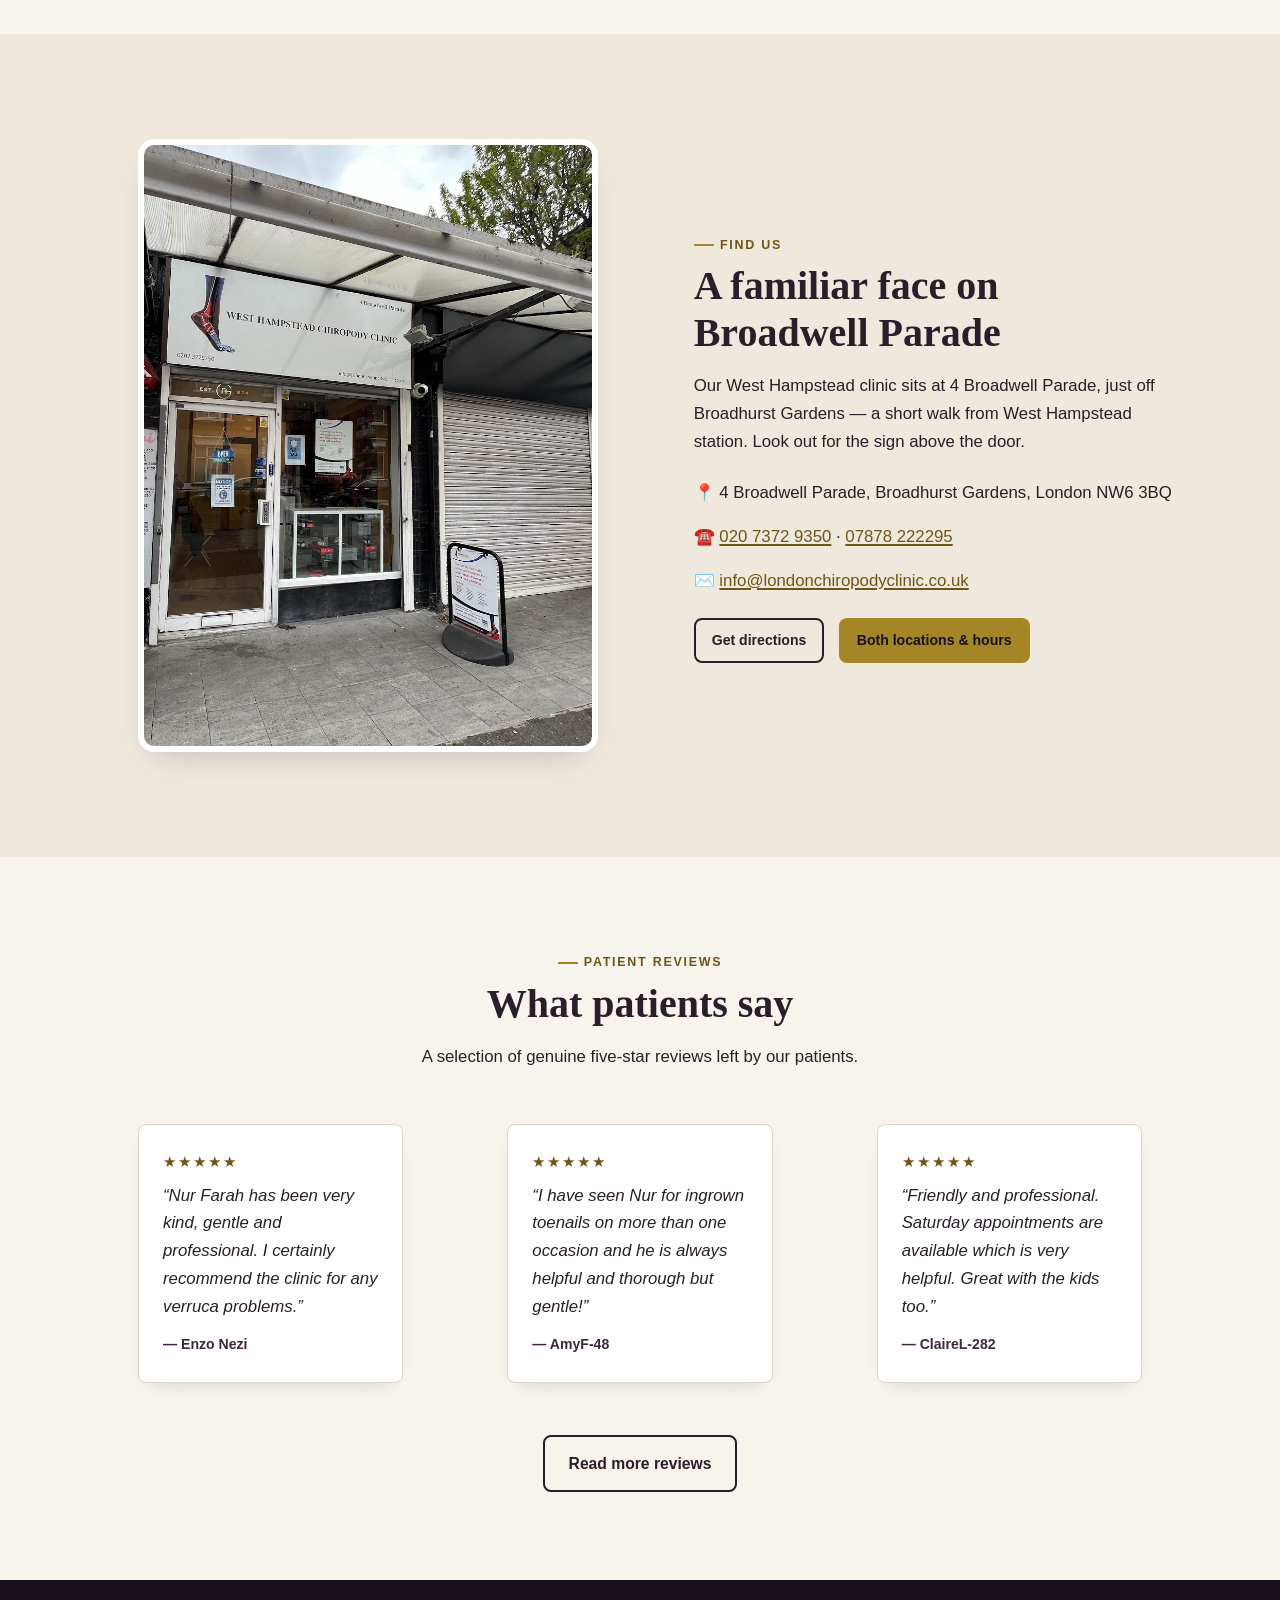
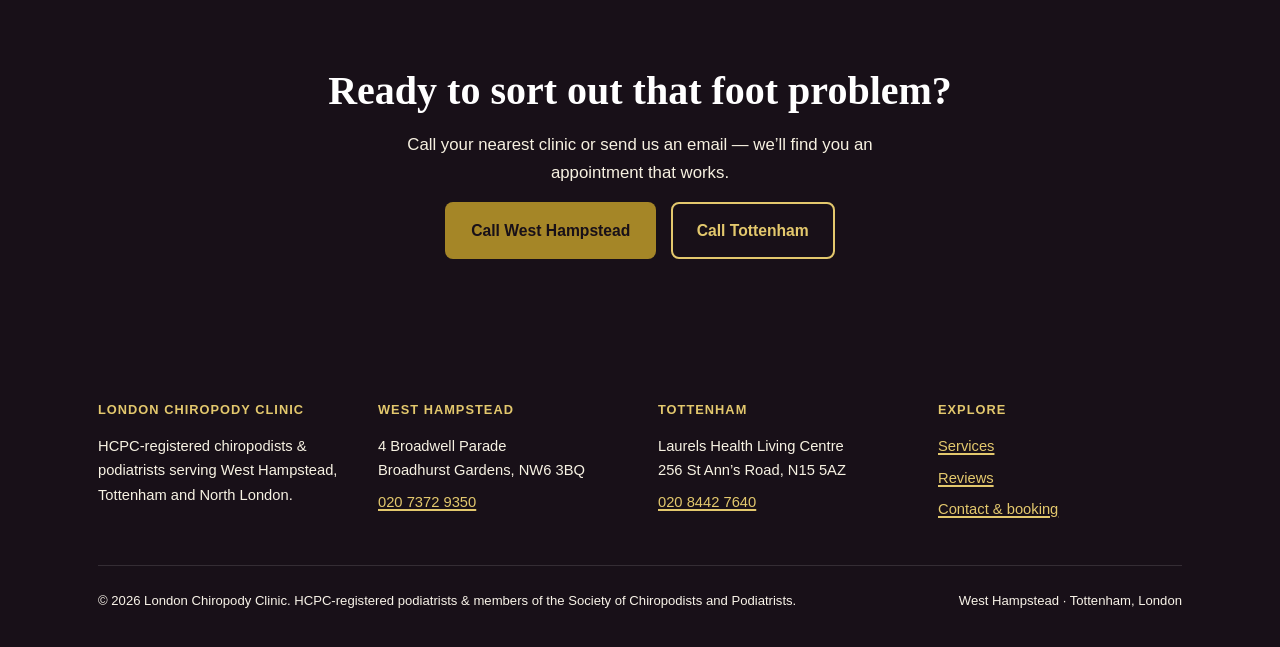
==== commit e4c9d546: "Add treatment and location photography throughout the site Fixes near-zero real photo count flagged " ====
--- a/index.html
+++ b/index.html
@@ -80,6 +80,27 @@
     </div>
   </section>
 
+  <section class="section" aria-labelledby="care-heading">
+    <div class="container">
+      <div class="section-head section-head--center" data-reveal>
+        <p class="eyebrow">Inside the clinic</p>
+        <h2 id="care-heading">Hands-on, unhurried foot care</h2>
+        <p>A calm, properly equipped treatment room and a careful, thorough manner — for a routine nail trim or a more involved procedure.</p>
+      </div>
+      <div class="care-gallery">
+        <figure class="photo-frame lift ar-classic care-gallery__wide" data-reveal>
+          <span class="lift__thumb"><img src="assets/img/podiatry-treatment-room.jpg" width="1600" height="1067" loading="lazy" alt="A podiatrist treating a patient's foot in a fully equipped treatment room, with an adjustable exam lamp and instrument tray — illustrative photo"></span>
+        </figure>
+        <figure class="photo-frame lift ar-portrait" data-reveal data-reveal-delay="90ms">
+          <span class="lift__thumb"><img src="assets/img/nail-treatment-closeup.jpg" width="1600" height="2400" loading="lazy" alt="Close-up of gloved hands trimming a toenail during a chiropody treatment — illustrative photo"></span>
+        </figure>
+        <figure class="photo-frame lift ar-portrait" data-reveal data-reveal-delay="180ms">
+          <span class="lift__thumb"><img src="assets/img/foot-care-treatment-session.jpg" width="1600" height="1067" loading="lazy" alt="A clinician's gloved hands attending to a patient's foot during a treatment session — illustrative photo"></span>
+        </figure>
+      </div>
+    </div>
+  </section>
+
   <section class="section" aria-labelledby="services-heading">
     <div class="container">
       <div class="section-head" data-reveal>
--- a/assets/css/main.css
+++ b/assets/css/main.css
@@ -448,6 +448,19 @@
 .ar-portrait { aspect-ratio: 3 / 4; }
 .ar-wide { aspect-ratio: 21 / 9; }
 .ar-banner { aspect-ratio: 2.4 / 1; }
+.ar-classic { aspect-ratio: 3 / 2; }
+
+/* Hover-lift wrapper pattern for .photo-frame figures: hover the stable
+   .lift wrapper, animate the child .lift__thumb image only — never
+   :hover + transform on the same element (see .lift/.lift__thumb above). */
+.photo-frame.lift .lift__thumb { display: block; width: 100%; height: 100%; }
+
+/* ---- Treatment-photo gallery (homepage + services) ---- */
+.care-gallery { display: grid; gap: var(--space-3); grid-template-columns: 1fr; }
+@media (min-width: 700px) {
+  .care-gallery { grid-template-columns: 1fr 1fr; }
+  .care-gallery__wide { grid-column: 1 / -1; }
+}
 
 /* ==========================================================================
    Footer
